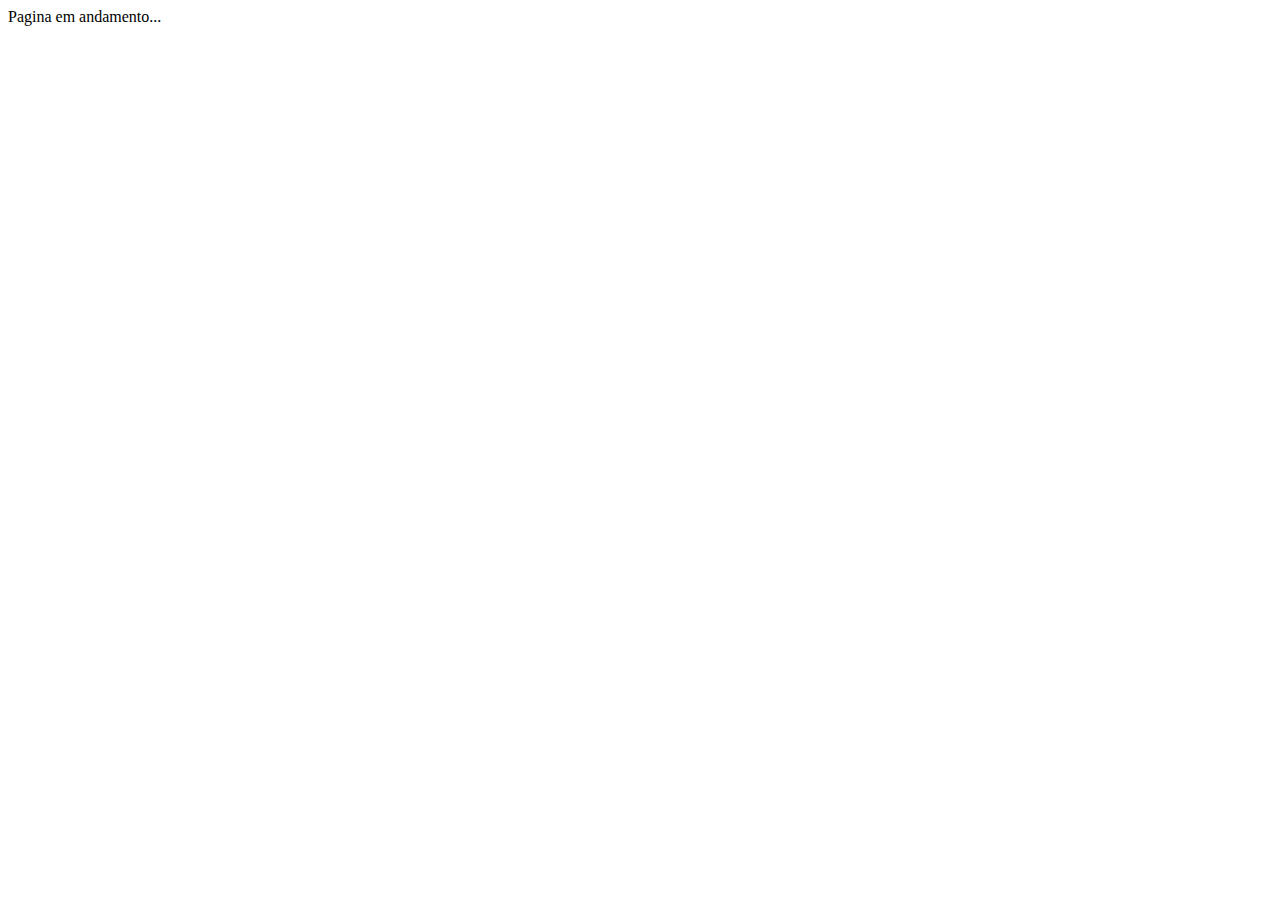
==== src/aromatizadores.html @ c6fc1595 "feat: criação dos links" ====
<!DOCTYPE html>
<html lang="en">
<head>
    <meta charset="UTF-8">
    <meta name="viewport" content="width=device-width, initial-scale=1.0">
    <title>Document</title>
</head>
<body>
    Pagina em andamento...
</body>
</html>
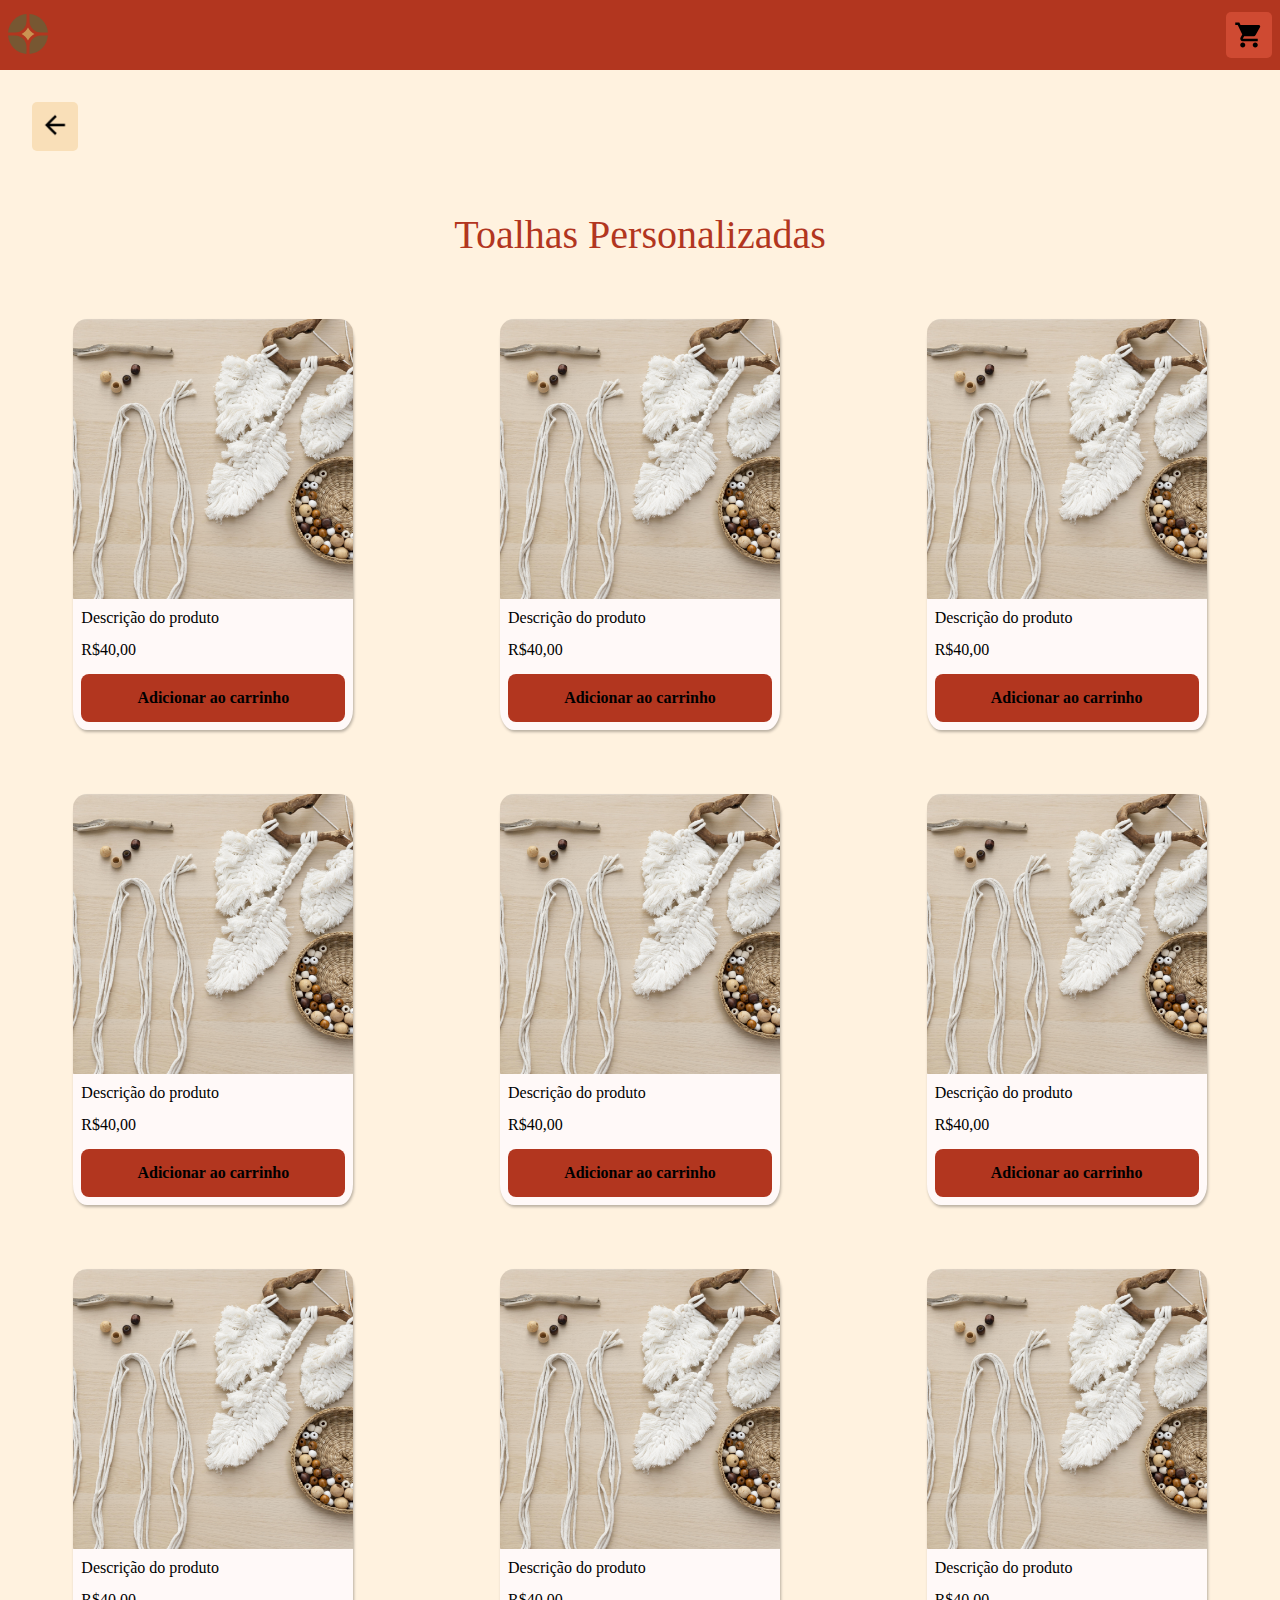
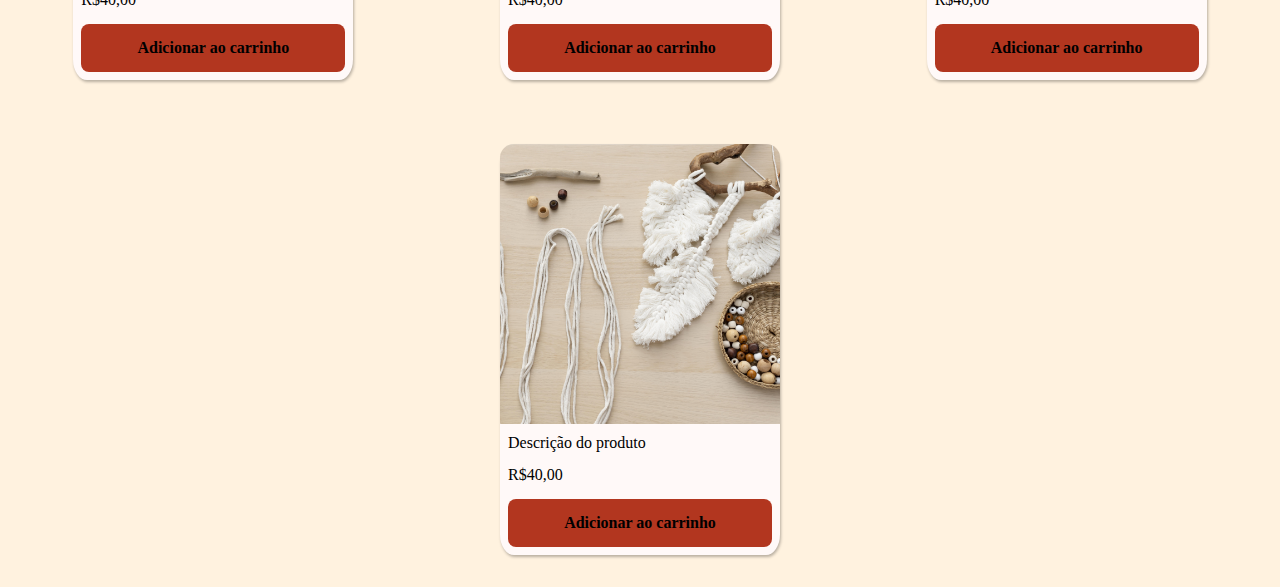
==== commit 8d70512f: "update: criação das outras páginas html" ====
--- a/src/aromatizadores.html
+++ b/src/aromatizadores.html
@@ -1,11 +1,114 @@
 <!DOCTYPE html>
-<html lang="en">
+<html lang="pt-br">
 <head>
     <meta charset="UTF-8">
     <meta name="viewport" content="width=device-width, initial-scale=1.0">
-    <title>Document</title>
+    <title>Toalhas Personalizadas</title>
+    <link rel="stylesheet" href="./css/reset.css">
+    <link rel="stylesheet" href="./css/style.css">
+
 </head>
 <body>
-    Pagina em andamento...
+    <header>
+        <section id="navbar">
+            <div id="logo">
+                <img src="./assets/images/logoTeste.svg" alt="logo" srcset="">
+            </div>
+            <nav>
+                <img src="./assets/icons/shoppingCart.svg" alt="carrinho" srcset="">
+            </nav>
+        </section>
+    </header>
+    <main>
+        <div class="toBack">
+            <a href="../index.html">
+                <img src="./assets/images/toBack.png" alt="Ícone voltar" srcset="">
+            </a>
+        </div>
+        <h1>Toalhas Personalizadas</h1>
+        <section id="cards">
+            <div class="products">
+                <img src="./assets/images/backgroundArtesanato.jpg" alt="imagem">
+                <div class="description">
+                    <p>Descrição do produto</p>
+                    <p>R$40,00</p>
+                    <p class="addCart">Adicionar ao carrinho</p>
+                </div>
+            </div>
+            <div class="products">
+                <img src="./assets/images/backgroundArtesanato.jpg" alt="imagem">
+                <div class="description">
+                    <p>Descrição do produto</p>
+                    <p>R$40,00</p>
+                    <p class="addCart">Adicionar ao carrinho</p>
+                </div>
+            </div>
+            <div class="products">
+                <img src="./assets/images/backgroundArtesanato.jpg" alt="imagem">
+                <div class="description">
+                    <p>Descrição do produto</p>
+                    <p>R$40,00</p>
+                    <p class="addCart">Adicionar ao carrinho</p>
+                </div>
+            </div>
+            <div class="products">
+                <img src="./assets/images/backgroundArtesanato.jpg" alt="imagem">
+                <div class="description">
+                    <p>Descrição do produto</p>
+                    <p>R$40,00</p>
+                    <p class="addCart">Adicionar ao carrinho</p>
+                </div>
+            </div>
+            <div class="products">
+                <img src="./assets/images/backgroundArtesanato.jpg" alt="imagem">
+                <div class="description">
+                    <p>Descrição do produto</p>
+                    <p>R$40,00</p>
+                    <p class="addCart">Adicionar ao carrinho</p>
+                </div>
+            </div>
+            <div class="products">
+                <img src="./assets/images/backgroundArtesanato.jpg" alt="imagem">
+                <div class="description">
+                    <p>Descrição do produto</p>
+                    <p>R$40,00</p>
+                    <p class="addCart">Adicionar ao carrinho</p>
+                </div>
+            </div>
+            <div class="products">
+                <img src="./assets/images/backgroundArtesanato.jpg" alt="imagem">
+                <div class="description">
+                    <p>Descrição do produto</p>
+                    <p>R$40,00</p>
+                    <p class="addCart">Adicionar ao carrinho</p>
+                </div>
+            </div>
+            <div class="products">
+                <img src="./assets/images/backgroundArtesanato.jpg" alt="imagem">
+                <div class="description">
+                    <p>Descrição do produto</p>
+                    <p>R$40,00</p>
+                    <p class="addCart">Adicionar ao carrinho</p>
+                </div>
+            </div>
+            <div class="products">
+                <img src="./assets/images/backgroundArtesanato.jpg" alt="imagem">
+                <div class="description">
+                    <p>Descrição do produto</p>
+                    <p>R$40,00</p>
+                    <p class="addCart">Adicionar ao carrinho</p>
+                </div>
+            </div>
+            <div class="products">
+                <img src="./assets/images/backgroundArtesanato.jpg" alt="imagem">
+                <div class="description">
+                    <p>Descrição do produto</p>
+                    <p>R$40,00</p>
+                    <p class="addCart">Adicionar ao carrinho</p>
+                </div>
+            </div>
+        </section>
+    </main>
+
 </body>
 </html>--- a/src/css/style.css
+++ b/src/css/style.css
@@ -0,0 +1,159 @@
+:root {
+    --terracota: #B2361F;
+    --light: #fff2df;
+}
+body {
+    background-color: var(--light);
+}
+h1 {
+    color: var(--terracota);
+    font-size: 2.5em;
+    padding: 64px 0 32px;
+    text-align: center;
+}
+a{
+    color: var(--terracota);
+    text-decoration: none;
+}
+
+
+#navbar {
+    background-color: var(--terracota);
+    height: 70px;
+    display: flex;
+    justify-content: space-between;    
+    align-items: center;
+}
+#navbar #logo {
+    padding: 8px;
+}
+header nav {
+    background-color: #cf4a32;
+    margin-right: 8px;
+    display: flex;
+    border-radius: 5px;
+}
+header nav:hover {
+    cursor: pointer;
+}
+
+header nav img{
+    height: 30px;
+    padding: 8px;
+}
+#imgPropaganda{
+    padding: 0px;
+    height: 400px;
+}
+#imgPropaganda img{
+    width: 100%;
+    height: 100%;
+    
+}
+/* header div{
+    background-color: #edbfa8;
+    height: 330px;
+    } */
+.toBack {
+    background-color: #f9dfb8;
+    width: 30px;
+    padding: 8PX;
+    margin: 32px 0 0 32px;
+    border-radius: 5px;
+}
+.toBack img {
+    width: 30px;
+    margin: auto;
+}
+
+#categories {
+    margin: auto;
+    max-width: 900px;
+    display: flex;
+    flex-wrap: wrap;
+    justify-content: space-around;
+    gap: 16px;
+}
+#categories .type {
+    padding:0px;
+    display: flex;
+    flex-direction: column; /* Alinha os itens na vertical */
+    align-items: center;    /* Centraliza os itens horizontalmente */
+    width: 130px;
+    margin: 56px 0;
+
+}
+#categories .type img{
+    margin: auto;
+    height: 100px;
+    border-radius: 50%;
+    display: flex;
+    flex-direction: column;
+
+}
+#categories .type p {
+    text-align: center;
+    flex-wrap: wrap;
+}
+#cards {
+    display: flex;
+    flex-wrap: wrap;
+    justify-content: space-around;
+}
+.products {
+    background-color: #fff9f8;    
+    margin: 32px;
+    border-radius: 5%;
+    width: 280px;
+    box-shadow: 1px 2px 3px #00000047;
+}
+
+.products img {
+    width: 100%;
+    border-radius: 5% 5% 0 0;
+}
+.products .description {
+    display: flex;
+    flex-direction: column;
+    gap: 16px;
+    padding: 8px;
+}
+/* .products p {
+    display: flex;
+    align-items: center;
+    justify-content: space-between;
+    margin-top: 8px; 
+} */
+
+.addCart{
+    background-color: var(--terracota);
+    padding: 16px;
+    border-radius: 8px;
+    font-weight: bold;
+    text-align: center;
+
+}
+.addCart:hover {
+    cursor: pointer;
+    filter:brightness(0.8);
+    transition: 0.2s;
+}
+
+/* .products .price img {
+    width: 30px; 
+    margin-left: 10px; 
+} */
+.products .price .cart-icon:hover{
+    color: var(--terracota);
+    transition: 0.2s;
+    cursor: pointer;
+}
+footer {
+    font-size: 0.8em;
+    padding: 64px;
+    text-align: center;
+}
+
+@media screen and (min-width:830px) {
+
+}